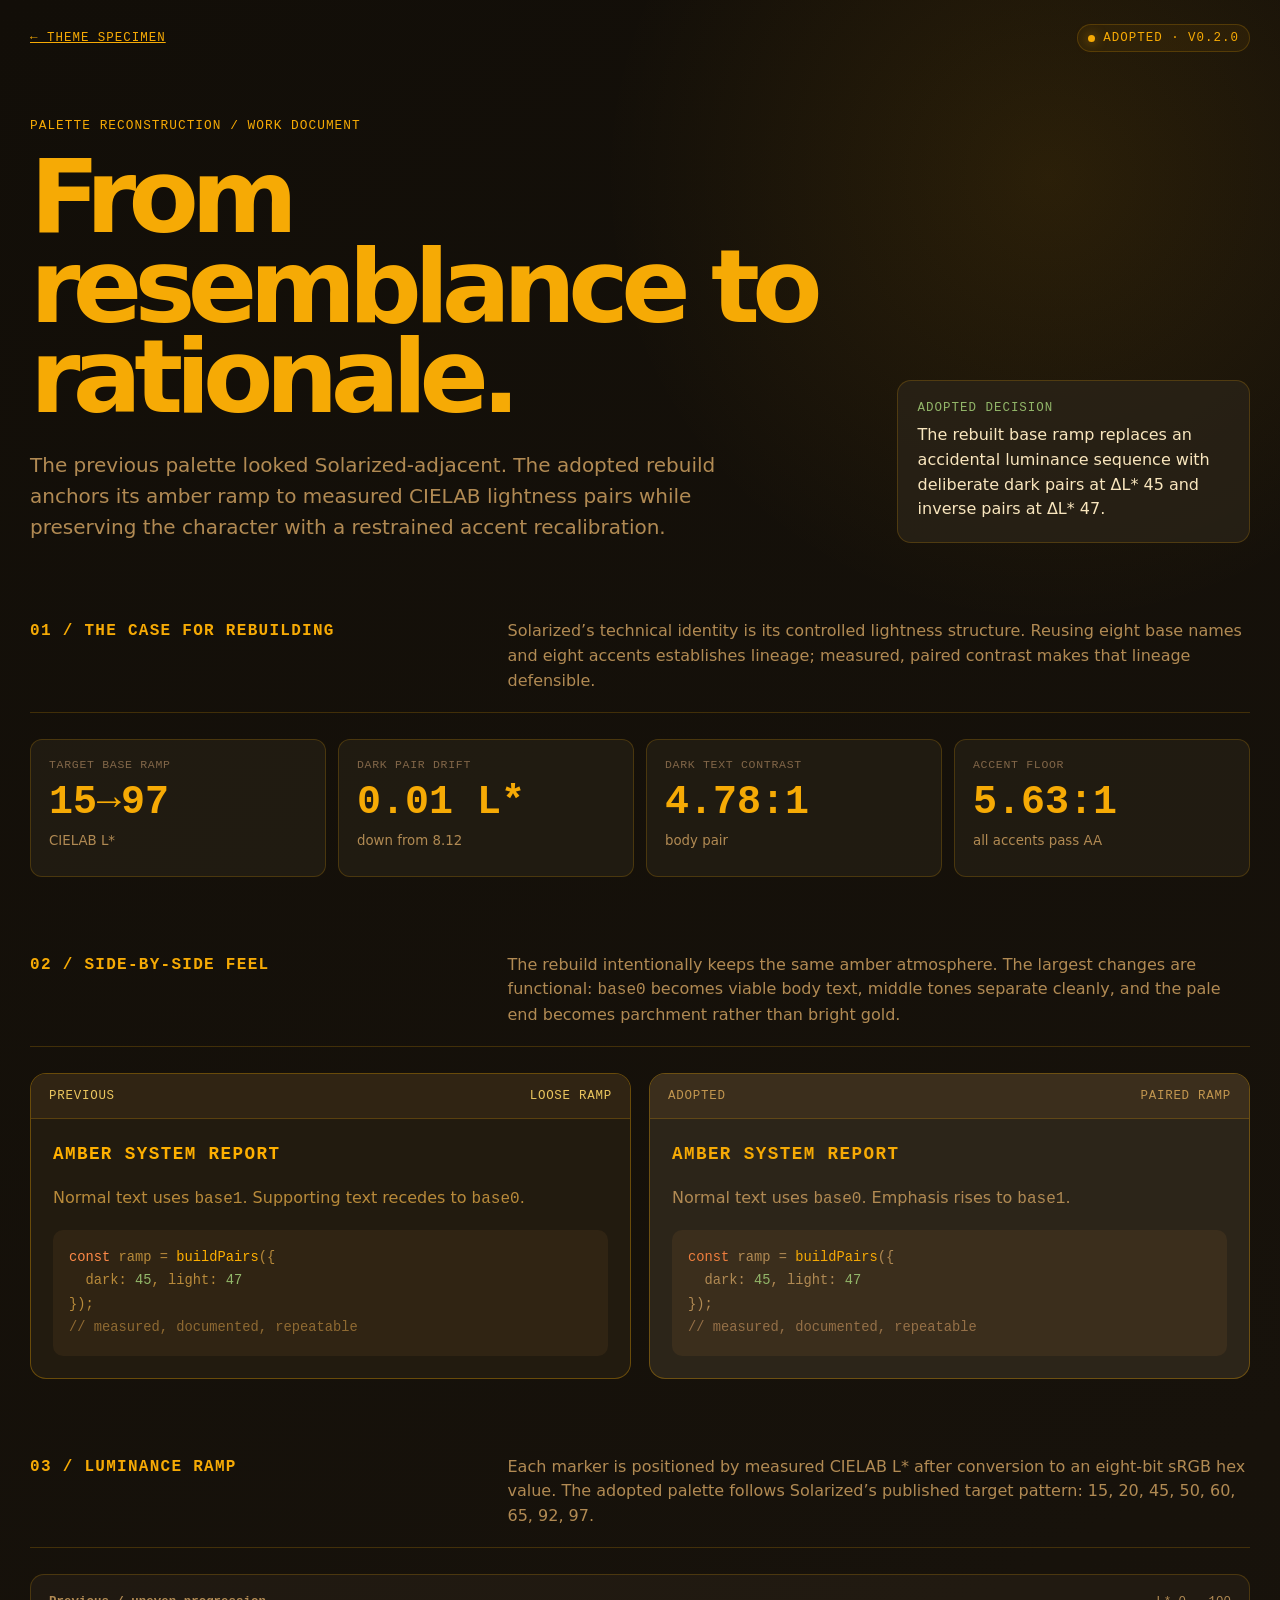
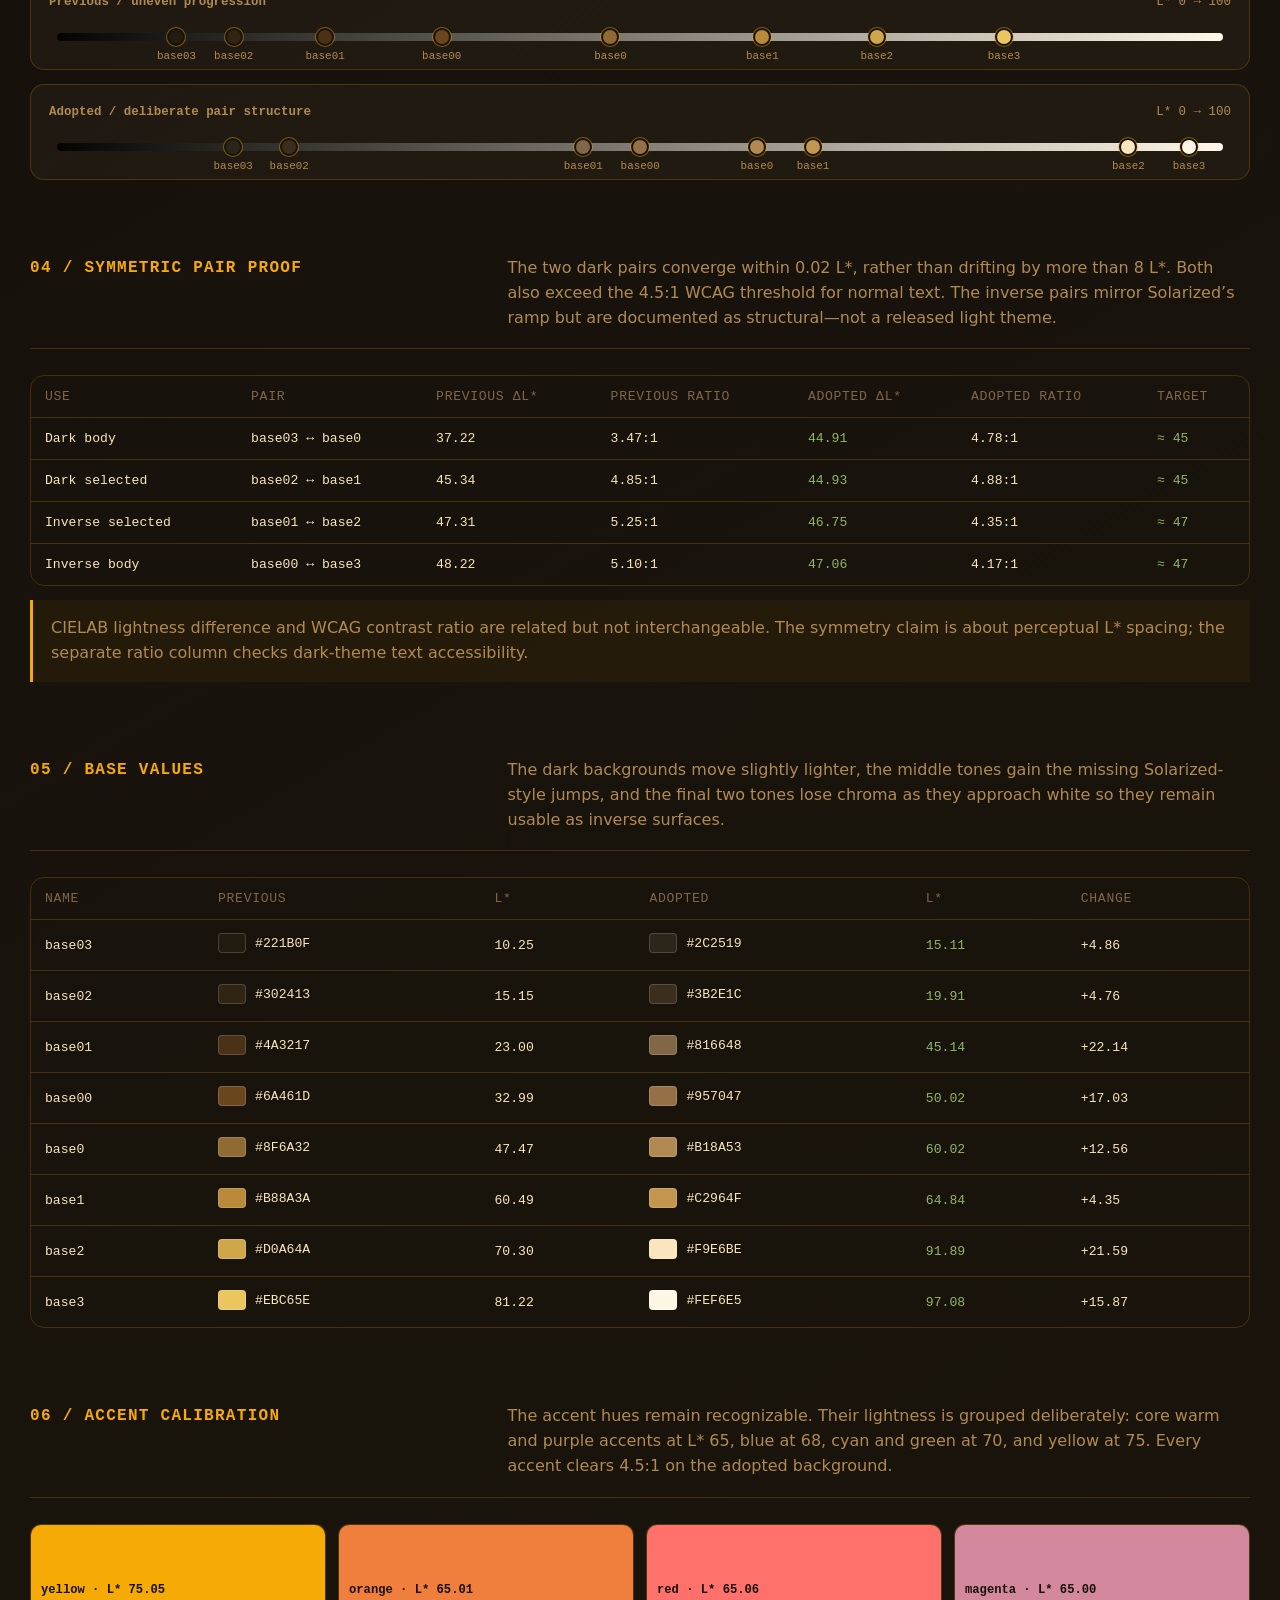
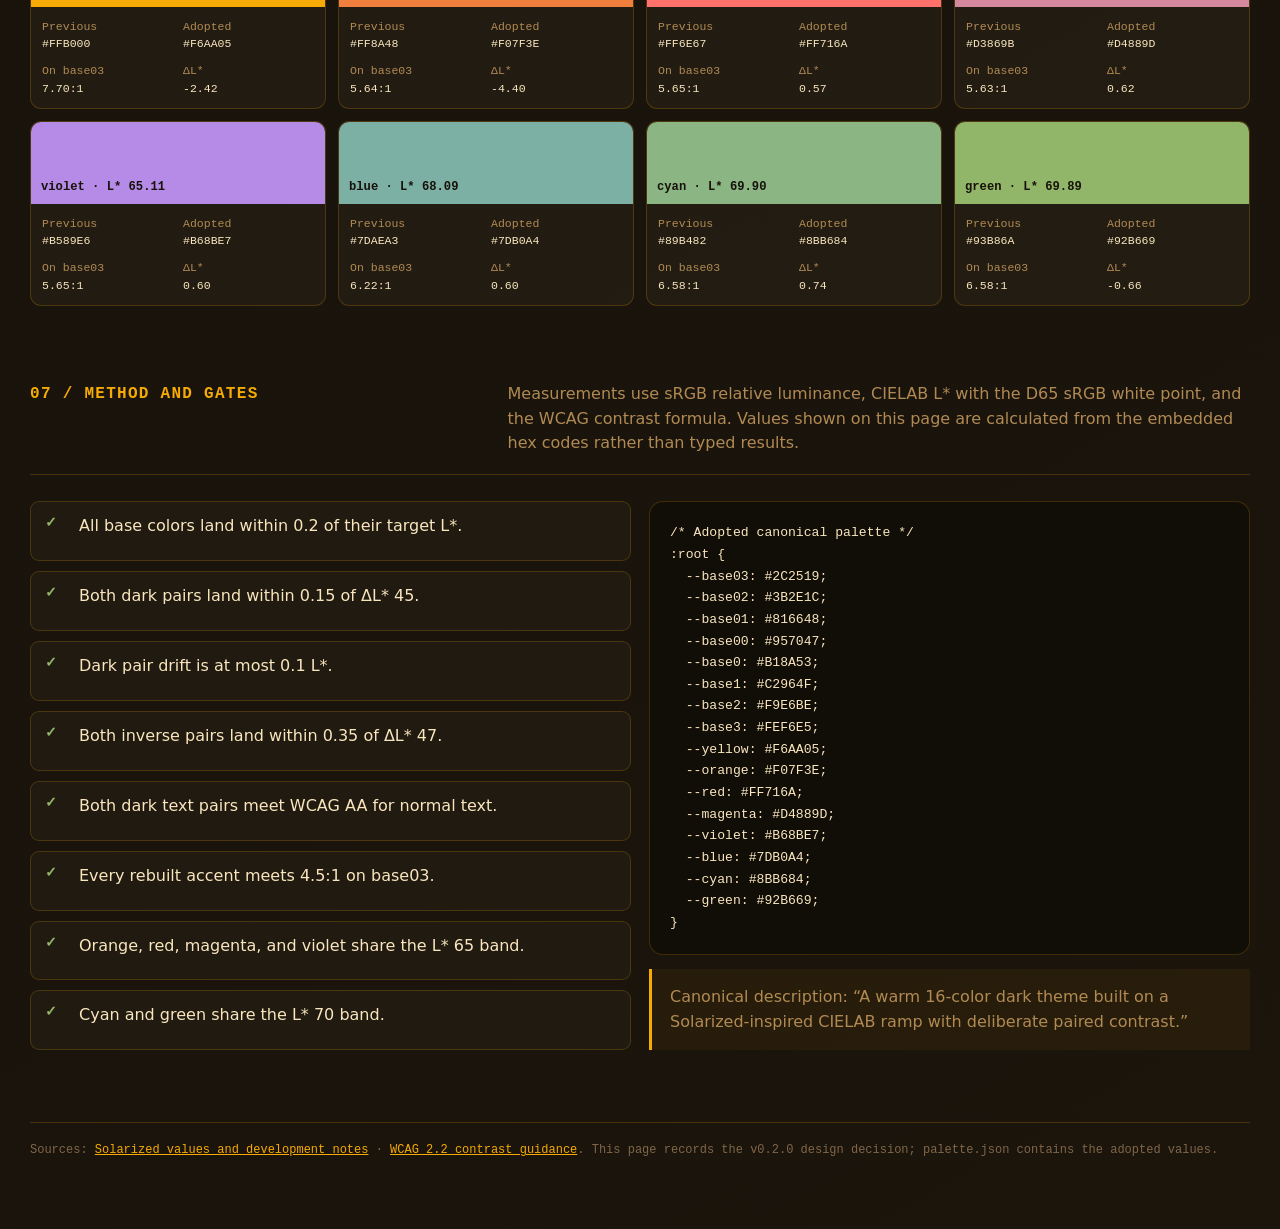
==== palette-rebuild.html @ b9c867db "Initial release" ====
<!doctype html>
<html lang="en">
<head>
  <meta charset="utf-8">
  <meta name="viewport" content="width=device-width, initial-scale=1">
  <title>Solarized Dark Amber — Palette Rebuild</title>
  <meta name="description" content="The design record for the adopted CIELAB-symmetric Solarized Dark Amber palette.">
  <style>
    :root {
      color-scheme: dark;
      --ink: #F9E6BE;
      --muted: #B18A53;
      --faint: #816648;
      --paper: #17120B;
      --panel: #211A10;
      --line: rgba(246, 170, 5, 0.2);
      --amber: #F6AA05;
      --green: #92B669;
      --red: #FF716A;
      --mono: ui-monospace, SFMono-Regular, Menlo, Monaco, Consolas, "Liberation Mono", monospace;
      --sans: Inter, ui-sans-serif, system-ui, -apple-system, BlinkMacSystemFont, "Segoe UI", sans-serif;
    }

    * { box-sizing: border-box; }

    html { scroll-behavior: smooth; }

    body {
      margin: 0;
      color: var(--ink);
      background:
        radial-gradient(circle at 82% 4%, rgba(246, 170, 5, 0.1), transparent 28rem),
        linear-gradient(150deg, #120E08, var(--paper) 42%, #1B150C);
      font-family: var(--sans);
      line-height: 1.55;
    }

    a { color: var(--amber); }

    code, pre, .mono { font-family: var(--mono); }

    .page {
      width: min(1220px, calc(100% - 32px));
      margin: 0 auto;
      padding: 24px 0 72px;
    }

    nav {
      display: flex;
      justify-content: space-between;
      align-items: center;
      gap: 16px;
      margin-bottom: 64px;
      color: var(--muted);
      font: 0.78rem var(--mono);
      text-transform: uppercase;
      letter-spacing: 0.08em;
    }

    .status {
      display: inline-flex;
      align-items: center;
      gap: 8px;
      padding: 6px 10px;
      color: var(--amber);
      border: 1px solid var(--line);
      border-radius: 999px;
      background: rgba(246, 170, 5, 0.06);
    }

    .status::before {
      content: "";
      width: 7px;
      height: 7px;
      border-radius: 50%;
      background: var(--amber);
      box-shadow: 0 0 12px rgba(246, 170, 5, 0.7);
    }

    .hero {
      display: grid;
      grid-template-columns: minmax(0, 1.4fr) minmax(260px, 0.6fr);
      gap: 42px;
      align-items: end;
      margin-bottom: 72px;
    }

    .eyebrow, h2, h3 {
      font-family: var(--mono);
      text-transform: uppercase;
      letter-spacing: 0.08em;
    }

    .eyebrow {
      margin: 0 0 16px;
      color: var(--amber);
      font-size: 0.8rem;
    }

    h1 {
      max-width: 920px;
      margin: 0;
      color: var(--amber);
      font-size: clamp(3.2rem, 8vw, 7.4rem);
      line-height: 0.88;
      letter-spacing: -0.075em;
    }

    .lede {
      max-width: 720px;
      margin: 28px 0 0;
      color: var(--muted);
      font-size: clamp(1rem, 2vw, 1.25rem);
    }

    .verdict {
      padding: 20px;
      border: 1px solid var(--line);
      border-radius: 14px;
      background: rgba(44, 37, 25, 0.72);
    }

    .verdict strong {
      display: block;
      margin-bottom: 8px;
      color: var(--green);
      font: 0.78rem var(--mono);
      text-transform: uppercase;
      letter-spacing: 0.08em;
    }

    .verdict p { margin: 0; }

    section { margin-top: 76px; }

    .section-head {
      display: grid;
      grid-template-columns: minmax(0, 0.75fr) minmax(280px, 1.25fr);
      gap: 32px;
      align-items: start;
      margin-bottom: 26px;
      padding-bottom: 18px;
      border-bottom: 1px solid var(--line);
    }

    h2 {
      margin: 0;
      color: var(--amber);
      font-size: 1rem;
    }

    .section-head p { margin: 0; color: var(--muted); }

    .metric-grid {
      display: grid;
      grid-template-columns: repeat(4, minmax(0, 1fr));
      gap: 12px;
      margin-top: 26px;
    }

    .metric {
      min-height: 138px;
      padding: 18px;
      border: 1px solid var(--line);
      border-radius: 12px;
      background: rgba(44, 37, 25, 0.54);
    }

    .metric span {
      display: block;
      color: var(--faint);
      font: 0.72rem var(--mono);
      text-transform: uppercase;
      letter-spacing: 0.06em;
    }

    .metric strong {
      display: block;
      margin: 12px 0 5px;
      color: var(--amber);
      font: 700 clamp(1.6rem, 4vw, 2.5rem) var(--mono);
      line-height: 1;
    }

    .metric small { color: var(--muted); }

    .specimen-grid, .two-column {
      display: grid;
      grid-template-columns: repeat(2, minmax(0, 1fr));
      gap: 18px;
    }

    .specimen {
      overflow: hidden;
      color: var(--theme-text);
      border: 1px solid color-mix(in srgb, var(--theme-focus) 32%, transparent);
      border-radius: 16px;
      background: var(--theme-bg);
    }

    .specimen-head {
      display: flex;
      justify-content: space-between;
      gap: 16px;
      padding: 15px 18px;
      color: var(--theme-strong);
      border-bottom: 1px solid color-mix(in srgb, var(--theme-focus) 20%, transparent);
      background: var(--theme-surface);
      font: 0.78rem var(--mono);
      text-transform: uppercase;
      letter-spacing: 0.06em;
    }

    .specimen-body { padding: 22px; }

    .specimen h3 {
      margin: 0 0 18px;
      color: var(--theme-focus);
      font-size: 1.1rem;
    }

    .specimen p { margin: 0 0 18px; }

    .specimen .muted { color: var(--theme-muted); }

    .code-sample {
      padding: 16px;
      border-radius: 10px;
      background: var(--theme-surface);
      font: 0.86rem/1.7 var(--mono);
    }

    .kw { color: var(--theme-orange); }
    .fn { color: var(--theme-yellow); }
    .str { color: var(--theme-green); }
    .comment { color: var(--theme-muted); }

    .ramp-chart {
      padding: 20px 18px 28px;
      border: 1px solid var(--line);
      border-radius: 14px;
      background: rgba(44, 37, 25, 0.48);
    }

    .ramp-chart + .ramp-chart { margin-top: 14px; }

    .ramp-label {
      display: flex;
      justify-content: space-between;
      margin-bottom: 24px;
      color: var(--muted);
      font: 0.78rem var(--mono);
    }

    .track {
      position: relative;
      height: 8px;
      margin: 0 8px;
      border-radius: 999px;
      background: linear-gradient(90deg, #050403, #fff7e7);
    }

    .node {
      position: absolute;
      top: 50%;
      width: 18px;
      height: 18px;
      border: 2px solid var(--paper);
      border-radius: 50%;
      background: var(--color);
      box-shadow: 0 0 0 1px rgba(246, 170, 5, 0.45);
      transform: translate(-50%, -50%);
    }

    .node span {
      position: absolute;
      top: 20px;
      left: 50%;
      color: var(--muted);
      font: 0.68rem var(--mono);
      transform: translateX(-50%);
    }

    .table-wrap {
      overflow-x: auto;
      border: 1px solid var(--line);
      border-radius: 14px;
    }

    table {
      width: 100%;
      border-collapse: collapse;
      font: 0.82rem var(--mono);
    }

    th, td {
      padding: 13px 14px;
      border-bottom: 1px solid var(--line);
      text-align: left;
      white-space: nowrap;
    }

    th {
      color: var(--faint);
      font-weight: 500;
      text-transform: uppercase;
      letter-spacing: 0.05em;
    }

    tr:last-child td { border-bottom: 0; }

    .color-cell {
      display: inline-flex;
      align-items: center;
      gap: 9px;
    }

    .mini-chip {
      width: 28px;
      height: 20px;
      flex: 0 0 auto;
      border: 1px solid rgba(255, 255, 255, 0.16);
      border-radius: 4px;
      background: var(--chip);
    }

    .pass { color: var(--green); }
    .warn { color: var(--amber); }

    .accent-grid {
      display: grid;
      grid-template-columns: repeat(4, minmax(0, 1fr));
      gap: 12px;
    }

    .accent-card {
      overflow: hidden;
      border: 1px solid var(--line);
      border-radius: 11px;
      background: rgba(44, 37, 25, 0.5);
    }

    .accent-color {
      display: grid;
      place-items: end start;
      height: 82px;
      padding: 10px;
      color: #17120B;
      background: var(--chip);
      font: 700 0.76rem var(--mono);
    }

    .accent-meta {
      display: grid;
      grid-template-columns: 1fr 1fr;
      gap: 10px;
      padding: 11px;
      color: var(--muted);
      font: 0.72rem/1.5 var(--mono);
    }

    .accent-meta strong { display: block; color: var(--ink); font-weight: 500; }

    .note {
      margin-top: 14px;
      padding: 16px 18px;
      color: var(--muted);
      border-left: 3px solid var(--amber);
      background: rgba(246, 170, 5, 0.055);
    }

    .gate-list {
      display: grid;
      gap: 10px;
      margin: 0;
      padding: 0;
      list-style: none;
    }

    .gate-list li {
      display: grid;
      grid-template-columns: 24px 1fr;
      gap: 10px;
      align-items: start;
      padding: 12px 14px;
      border: 1px solid var(--line);
      border-radius: 9px;
      background: rgba(44, 37, 25, 0.42);
    }

    .gate-list li::before { content: "✓"; color: var(--green); font: 700 0.9rem var(--mono); }

    pre {
      margin: 0;
      padding: 20px;
      overflow: auto;
      color: var(--ink);
      border: 1px solid var(--line);
      border-radius: 14px;
      background: #110D07;
      font-size: 0.82rem;
      line-height: 1.65;
    }

    footer {
      margin-top: 72px;
      padding-top: 20px;
      color: var(--faint);
      border-top: 1px solid var(--line);
      font: 0.75rem var(--mono);
    }

    @media (max-width: 900px) {
      .hero, .section-head { grid-template-columns: 1fr; }
      .metric-grid { grid-template-columns: repeat(2, minmax(0, 1fr)); }
      .specimen-grid, .two-column { grid-template-columns: 1fr; }
    }

    @media (max-width: 620px) {
      .page { width: min(100% - 20px, 1220px); }
      nav { margin-bottom: 40px; }
      .hero { margin-bottom: 48px; }
      .metric-grid, .accent-grid { grid-template-columns: 1fr 1fr; }
      .node span { display: none; }
    }
  </style>
</head>
<body>
  <main class="page">
    <nav>
      <a href="index.html">← Theme specimen</a>
      <span class="status">Adopted · v0.2.0</span>
    </nav>

    <header class="hero">
      <div>
        <p class="eyebrow">Palette reconstruction / work document</p>
        <h1>From resemblance to rationale.</h1>
        <p class="lede">The previous palette looked Solarized-adjacent. The adopted rebuild anchors its amber ramp to measured CIELAB lightness pairs while preserving the character with a restrained accent recalibration.</p>
      </div>
      <aside class="verdict">
        <strong>Adopted decision</strong>
        <p>The rebuilt base ramp replaces an accidental luminance sequence with deliberate dark pairs at ΔL* 45 and inverse pairs at ΔL* 47.</p>
      </aside>
    </header>

    <section aria-labelledby="case-title">
      <div class="section-head">
        <h2 id="case-title">01 / The case for rebuilding</h2>
        <p>Solarized’s technical identity is its controlled lightness structure. Reusing eight base names and eight accents establishes lineage; measured, paired contrast makes that lineage defensible.</p>
      </div>
      <div class="metric-grid" id="metrics"></div>
    </section>

    <section aria-labelledby="specimen-title">
      <div class="section-head">
        <h2 id="specimen-title">02 / Side-by-side feel</h2>
        <p>The rebuild intentionally keeps the same amber atmosphere. The largest changes are functional: <code>base0</code> becomes viable body text, middle tones separate cleanly, and the pale end becomes parchment rather than bright gold.</p>
      </div>
      <div class="specimen-grid" id="specimens"></div>
    </section>

    <section aria-labelledby="ramp-title">
      <div class="section-head">
        <h2 id="ramp-title">03 / Luminance ramp</h2>
        <p>Each marker is positioned by measured CIELAB L* after conversion to an eight-bit sRGB hex value. The adopted palette follows Solarized’s published target pattern: 15, 20, 45, 50, 60, 65, 92, 97.</p>
      </div>
      <div id="ramps"></div>
    </section>

    <section aria-labelledby="pairs-title">
      <div class="section-head">
        <h2 id="pairs-title">04 / Symmetric pair proof</h2>
        <p>The two dark pairs converge within 0.02 L*, rather than drifting by more than 8 L*. Both also exceed the 4.5:1 WCAG threshold for normal text. The inverse pairs mirror Solarized’s ramp but are documented as structural—not a released light theme.</p>
      </div>
      <div class="table-wrap">
        <table>
          <thead>
            <tr><th>Use</th><th>Pair</th><th>Previous ΔL*</th><th>Previous ratio</th><th>Adopted ΔL*</th><th>Adopted ratio</th><th>Target</th></tr>
          </thead>
          <tbody id="pair-rows"></tbody>
        </table>
      </div>
      <div class="note">CIELAB lightness difference and WCAG contrast ratio are related but not interchangeable. The symmetry claim is about perceptual L* spacing; the separate ratio column checks dark-theme text accessibility.</div>
    </section>

    <section aria-labelledby="base-title">
      <div class="section-head">
        <h2 id="base-title">05 / Base values</h2>
        <p>The dark backgrounds move slightly lighter, the middle tones gain the missing Solarized-style jumps, and the final two tones lose chroma as they approach white so they remain usable as inverse surfaces.</p>
      </div>
      <div class="table-wrap">
        <table>
          <thead>
            <tr><th>Name</th><th>Previous</th><th>L*</th><th>Adopted</th><th>L*</th><th>Change</th></tr>
          </thead>
          <tbody id="base-rows"></tbody>
        </table>
      </div>
    </section>

    <section aria-labelledby="accent-title">
      <div class="section-head">
        <h2 id="accent-title">06 / Accent calibration</h2>
        <p>The accent hues remain recognizable. Their lightness is grouped deliberately: core warm and purple accents at L* 65, blue at 68, cyan and green at 70, and yellow at 75. Every accent clears 4.5:1 on the adopted background.</p>
      </div>
      <div class="accent-grid" id="accents"></div>
    </section>

    <section aria-labelledby="method-title">
      <div class="section-head">
        <h2 id="method-title">07 / Method and gates</h2>
        <p>Measurements use sRGB relative luminance, CIELAB L* with the D65 sRGB white point, and the WCAG contrast formula. Values shown on this page are calculated from the embedded hex codes rather than typed results.</p>
      </div>
      <div class="two-column">
        <ul class="gate-list" id="gates"></ul>
        <div>
          <pre id="candidate-css"></pre>
          <div class="note">Canonical description: “A warm 16-color dark theme built on a Solarized-inspired CIELAB ramp with deliberate paired contrast.”</div>
        </div>
      </div>
    </section>

    <footer>
      Sources: <a href="https://github.com/altercation/solarized#the-values">Solarized values and development notes</a> · <a href="https://www.w3.org/WAI/WCAG22/Understanding/contrast-minimum.html">WCAG 2.2 contrast guidance</a>. This page records the v0.2.0 design decision; <code>palette.json</code> contains the adopted values.
    </footer>
  </main>

  <script type="application/json" id="palette-current">
  {
    "base03": "#221B0F", "base02": "#302413", "base01": "#4A3217", "base00": "#6A461D",
    "base0": "#8F6A32", "base1": "#B88A3A", "base2": "#D0A64A", "base3": "#EBC65E",
    "yellow": "#FFB000", "orange": "#FF8A48", "red": "#FF6E67", "magenta": "#D3869B",
    "violet": "#B589E6", "blue": "#7DAEA3", "cyan": "#89B482", "green": "#93B86A"
  }
  </script>
  <script type="application/json" id="palette-rebuilt">
  {
    "base03": "#2C2519", "base02": "#3B2E1C", "base01": "#816648", "base00": "#957047",
    "base0": "#B18A53", "base1": "#C2964F", "base2": "#F9E6BE", "base3": "#FEF6E5",
    "yellow": "#F6AA05", "orange": "#F07F3E", "red": "#FF716A", "magenta": "#D4889D",
    "violet": "#B68BE7", "blue": "#7DB0A4", "cyan": "#8BB684", "green": "#92B669"
  }
  </script>
  <script>
    const current = JSON.parse(document.querySelector("#palette-current").textContent);
    const rebuilt = JSON.parse(document.querySelector("#palette-rebuilt").textContent);
    const bases = ["base03", "base02", "base01", "base00", "base0", "base1", "base2", "base3"];
    const accents = ["yellow", "orange", "red", "magenta", "violet", "blue", "cyan", "green"];
    const targets = [15, 20, 45, 50, 60, 65, 92, 97];

    function luminance(hex) {
      const channels = hex.match(/[0-9a-f]{2}/gi).map(value => parseInt(value, 16) / 255).map(value => value <= 0.04045 ? value / 12.92 : ((value + 0.055) / 1.055) ** 2.4);
      return 0.2126729 * channels[0] + 0.7151522 * channels[1] + 0.072175 * channels[2];
    }

    function lightness(hex) {
      const y = luminance(hex);
      const fy = y > 216 / 24389 ? Math.cbrt(y) : (24389 / 27 * y + 16) / 116;
      return 116 * fy - 16;
    }

    function contrast(a, b) {
      const [bright, dark] = [luminance(a), luminance(b)].sort((x, y) => y - x);
      return (bright + 0.05) / (dark + 0.05);
    }

    const delta = (palette, a, b) => Math.abs(lightness(palette[a]) - lightness(palette[b]));
    const fixed = value => value.toFixed(2);

    const pairs = [
      ["Dark body", "base03", "base0", 45],
      ["Dark selected", "base02", "base1", 45],
      ["Inverse selected", "base01", "base2", 47],
      ["Inverse body", "base00", "base3", 47]
    ];

    function themeVars(palette, roles) {
      return `--theme-bg:${palette.base03};--theme-surface:${palette.base02};--theme-muted:${palette[roles.muted]};--theme-text:${palette[roles.text]};--theme-strong:${palette[roles.strong]};--theme-focus:${palette.yellow};--theme-yellow:${palette.yellow};--theme-orange:${palette.orange};--theme-green:${palette.green}`;
    }

    document.querySelector("#metrics").innerHTML = [
      ["Target base ramp", "15→97", "CIELAB L*"],
      ["Dark pair drift", `${fixed(Math.abs(delta(rebuilt, "base03", "base0") - delta(rebuilt, "base02", "base1")))} L*`, "down from 8.12"],
      ["Dark text contrast", `${fixed(contrast(rebuilt.base03, rebuilt.base0))}:1`, "body pair"],
      ["Accent floor", `${fixed(Math.min(...accents.map(name => contrast(rebuilt.base03, rebuilt[name]))))}:1`, "all accents pass AA"]
    ].map(([label, value, note]) => `<div class="metric"><span>${label}</span><strong>${value}</strong><small>${note}</small></div>`).join("");

    document.querySelector("#specimens").innerHTML = [
      ["Previous", "Loose ramp", current, { muted: "base0", text: "base1", strong: "base3" }, "Normal text uses <code>base1</code>. Supporting text recedes to <code>base0</code>."],
      ["Adopted", "Paired ramp", rebuilt, { muted: "base00", text: "base0", strong: "base1" }, "Normal text uses <code>base0</code>. Emphasis rises to <code>base1</code>."]
    ].map(([title, note, palette, roles, description]) => `
      <article class="specimen" style="${themeVars(palette, roles)}">
        <div class="specimen-head"><span>${title}</span><span>${note}</span></div>
        <div class="specimen-body">
          <h3>Amber system report</h3>
          <p>${description}</p>
          <div class="code-sample"><span class="kw">const</span> ramp = <span class="fn">buildPairs</span>({<br>&nbsp;&nbsp;dark: <span class="str">45</span>, light: <span class="str">47</span><br>});<br><span class="comment">// measured, documented, repeatable</span></div>
        </div>
      </article>`).join("");

    function ramp(palette, title) {
      return `<div class="ramp-chart"><div class="ramp-label"><strong>${title}</strong><span>L* 0 → 100</span></div><div class="track">${bases.map(name => `<i class="node" style="left:${lightness(palette[name])}%;--color:${palette[name]}" title="${name}: ${palette[name]}, L* ${fixed(lightness(palette[name]))}"><span>${name}</span></i>`).join("")}</div></div>`;
    }
    document.querySelector("#ramps").innerHTML = ramp(current, "Previous / uneven progression") + ramp(rebuilt, "Adopted / deliberate pair structure");

    document.querySelector("#pair-rows").innerHTML = pairs.map(([label, a, b, target]) => {
      const rebuiltDelta = delta(rebuilt, a, b);
      return `<tr><td>${label}</td><td>${a} ↔ ${b}</td><td>${fixed(delta(current, a, b))}</td><td>${fixed(contrast(current[a], current[b]))}:1</td><td class="pass">${fixed(rebuiltDelta)}</td><td>${fixed(contrast(rebuilt[a], rebuilt[b]))}:1</td><td class="${Math.abs(rebuiltDelta - target) <= 0.35 ? "pass" : "warn"}">≈ ${target}</td></tr>`;
    }).join("");

    document.querySelector("#base-rows").innerHTML = bases.map(name => {
      const before = lightness(current[name]);
      const after = lightness(rebuilt[name]);
      return `<tr><td>${name}</td><td><span class="color-cell"><i class="mini-chip" style="--chip:${current[name]}"></i>${current[name]}</span></td><td>${fixed(before)}</td><td><span class="color-cell"><i class="mini-chip" style="--chip:${rebuilt[name]}"></i>${rebuilt[name]}</span></td><td class="pass">${fixed(after)}</td><td>${after >= before ? "+" : ""}${fixed(after - before)}</td></tr>`;
    }).join("");

    document.querySelector("#accents").innerHTML = accents.map(name => `
      <article class="accent-card">
        <div class="accent-color" style="--chip:${rebuilt[name]}">${name} · L* ${fixed(lightness(rebuilt[name]))}</div>
        <div class="accent-meta"><span>Previous<strong>${current[name]}</strong></span><span>Adopted<strong>${rebuilt[name]}</strong></span><span>On base03<strong>${fixed(contrast(rebuilt.base03, rebuilt[name]))}:1</strong></span><span>ΔL*<strong>${fixed(lightness(rebuilt[name]) - lightness(current[name]))}</strong></span></div>
      </article>`).join("");

    const darkDeltas = [delta(rebuilt, "base03", "base0"), delta(rebuilt, "base02", "base1")];
    const inverseDeltas = [delta(rebuilt, "base01", "base2"), delta(rebuilt, "base00", "base3")];
    const gateResults = [
      [bases.every((name, index) => Math.abs(lightness(rebuilt[name]) - targets[index]) <= 0.2), "All base colors land within 0.2 of their target L*."],
      [Math.max(...darkDeltas.map(value => Math.abs(value - 45))) <= 0.15, "Both dark pairs land within 0.15 of ΔL* 45."],
      [Math.abs(darkDeltas[0] - darkDeltas[1]) <= 0.1, "Dark pair drift is at most 0.1 L*."],
      [Math.max(...inverseDeltas.map(value => Math.abs(value - 47))) <= 0.35, "Both inverse pairs land within 0.35 of ΔL* 47."],
      [contrast(rebuilt.base03, rebuilt.base0) >= 4.5 && contrast(rebuilt.base02, rebuilt.base1) >= 4.5, "Both dark text pairs meet WCAG AA for normal text."],
      [accents.every(name => contrast(rebuilt.base03, rebuilt[name]) >= 4.5), "Every rebuilt accent meets 4.5:1 on base03."],
      [Math.max(...["orange", "red", "magenta", "violet"].map(name => lightness(rebuilt[name]))) - Math.min(...["orange", "red", "magenta", "violet"].map(name => lightness(rebuilt[name]))) <= 0.15, "Orange, red, magenta, and violet share the L* 65 band."],
      [Math.abs(lightness(rebuilt.cyan) - lightness(rebuilt.green)) <= 0.05, "Cyan and green share the L* 70 band."]
    ];
    if (gateResults.some(([pass]) => !pass)) throw new Error("Adopted palette failed a documented gate");
    document.querySelector("#gates").innerHTML = gateResults.map(([, label]) => `<li>${label}</li>`).join("");

    document.querySelector("#candidate-css").textContent = `/* Adopted canonical palette */\n:root {\n${Object.entries(rebuilt).map(([name, hex]) => `  --${name}: ${hex};`).join("\n")}\n}`;
  </script>
</body>
</html>
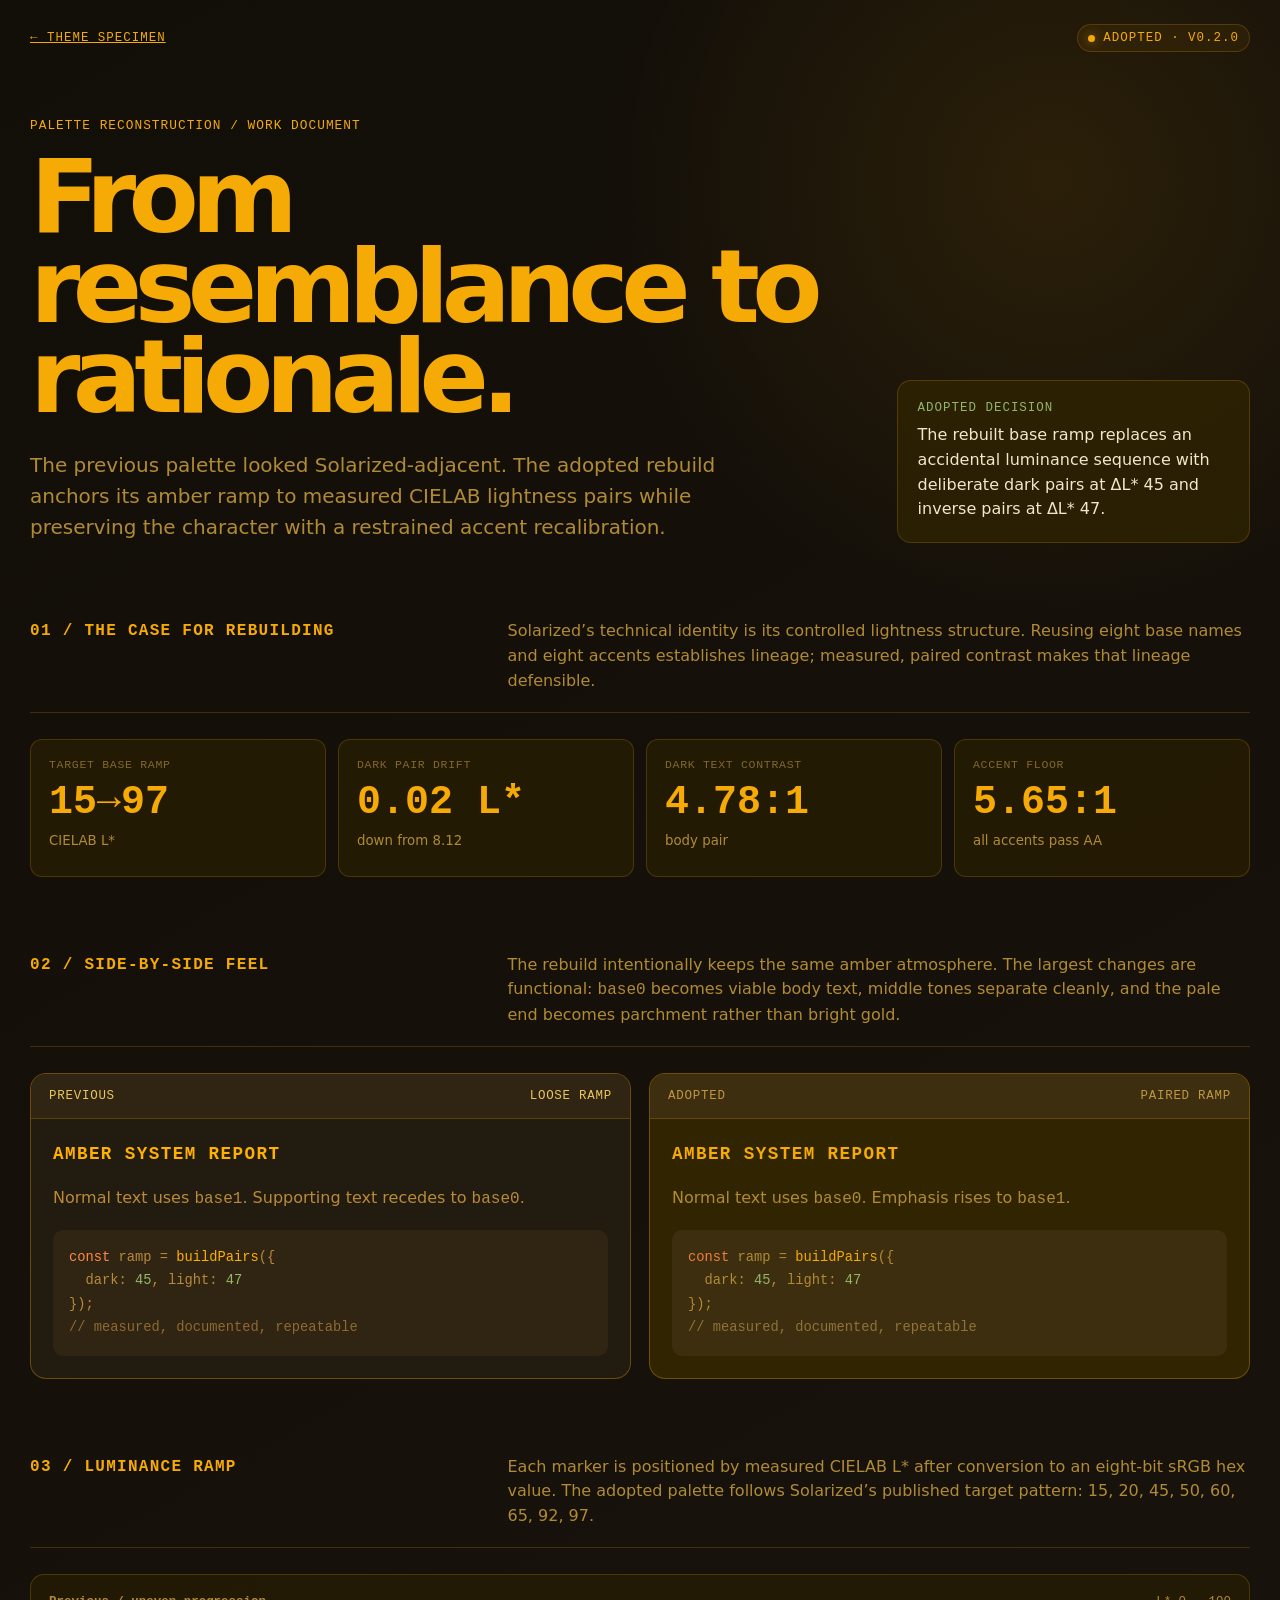
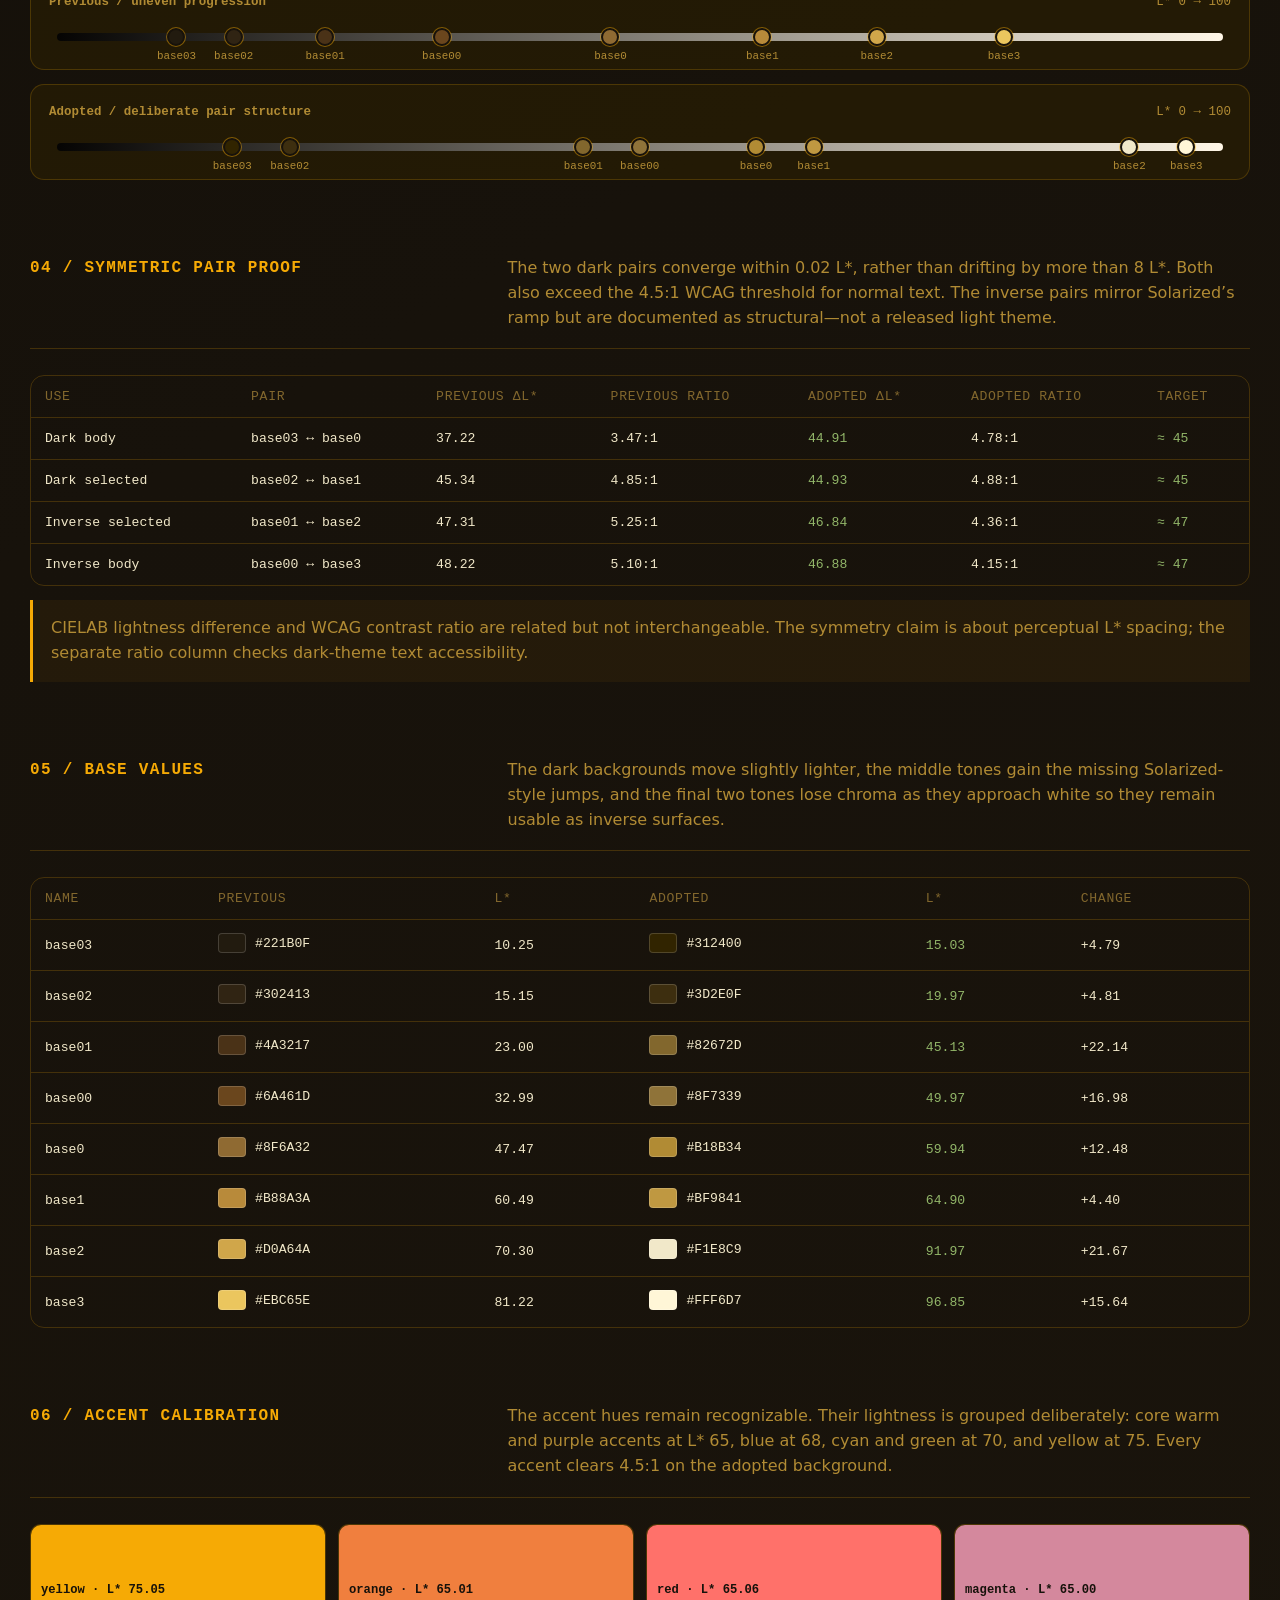
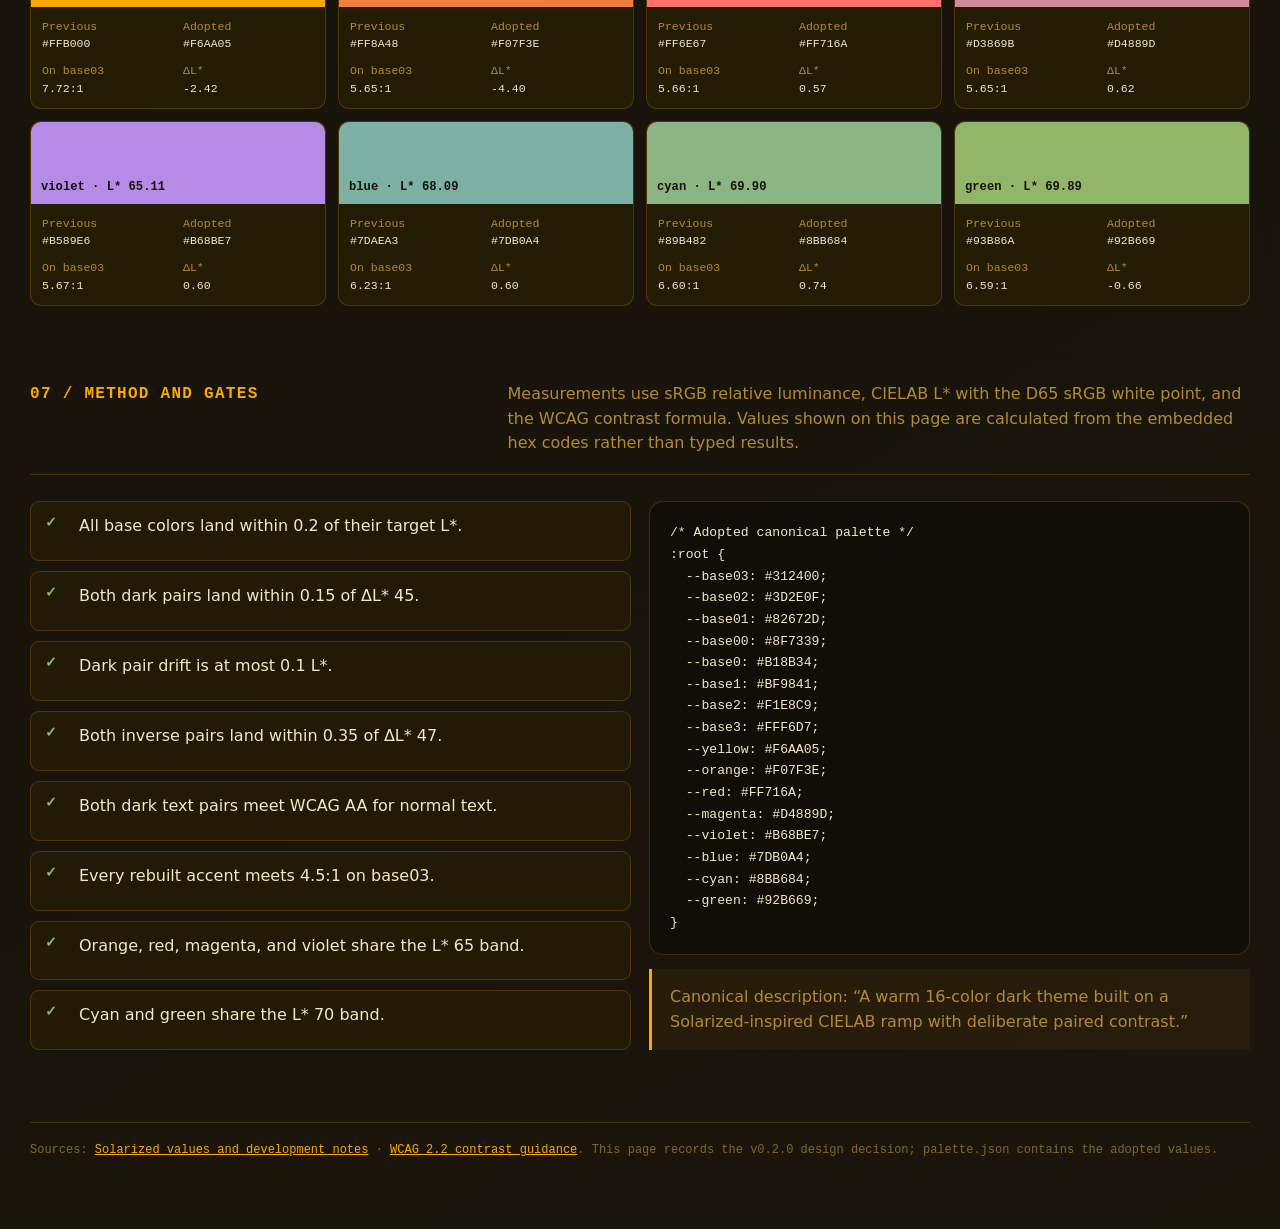
==== commit c0503ffd: "Refresh amber palette and add Ptyxis port" ====
--- a/palette-rebuild.html
+++ b/palette-rebuild.html
@@ -8,9 +8,9 @@
   <style>
     :root {
       color-scheme: dark;
-      --ink: #F9E6BE;
-      --muted: #B18A53;
-      --faint: #816648;
+      --ink: #F1E8C9;
+      --muted: #B18B34;
+      --faint: #82672D;
       --paper: #17120B;
       --panel: #211A10;
       --line: rgba(246, 170, 5, 0.2);
@@ -117,7 +117,7 @@
       padding: 20px;
       border: 1px solid var(--line);
       border-radius: 14px;
-      background: rgba(44, 37, 25, 0.72);
+      background: rgba(49, 36, 0, 0.72);
     }
 
     .verdict strong {
@@ -163,7 +163,7 @@
       padding: 18px;
       border: 1px solid var(--line);
       border-radius: 12px;
-      background: rgba(44, 37, 25, 0.54);
+      background: rgba(49, 36, 0, 0.54);
     }
 
     .metric span {
@@ -239,7 +239,7 @@
       padding: 20px 18px 28px;
       border: 1px solid var(--line);
       border-radius: 14px;
-      background: rgba(44, 37, 25, 0.48);
+      background: rgba(49, 36, 0, 0.48);
     }
 
     .ramp-chart + .ramp-chart { margin-top: 14px; }
@@ -337,7 +337,7 @@
       overflow: hidden;
       border: 1px solid var(--line);
       border-radius: 11px;
-      background: rgba(44, 37, 25, 0.5);
+      background: rgba(49, 36, 0, 0.5);
     }
 
     .accent-color {
@@ -385,7 +385,7 @@
       padding: 12px 14px;
       border: 1px solid var(--line);
       border-radius: 9px;
-      background: rgba(44, 37, 25, 0.42);
+      background: rgba(49, 36, 0, 0.42);
     }
 
     .gate-list li::before { content: "✓"; color: var(--green); font: 700 0.9rem var(--mono); }
@@ -536,8 +536,8 @@
   </script>
   <script type="application/json" id="palette-rebuilt">
   {
-    "base03": "#2C2519", "base02": "#3B2E1C", "base01": "#816648", "base00": "#957047",
-    "base0": "#B18A53", "base1": "#C2964F", "base2": "#F9E6BE", "base3": "#FEF6E5",
+    "base03": "#312400", "base02": "#3D2E0F", "base01": "#82672D", "base00": "#8F7339",
+    "base0": "#B18B34", "base1": "#BF9841", "base2": "#F1E8C9", "base3": "#FFF6D7",
     "yellow": "#F6AA05", "orange": "#F07F3E", "red": "#FF716A", "magenta": "#D4889D",
     "violet": "#B68BE7", "blue": "#7DB0A4", "cyan": "#8BB684", "green": "#92B669"
   }
